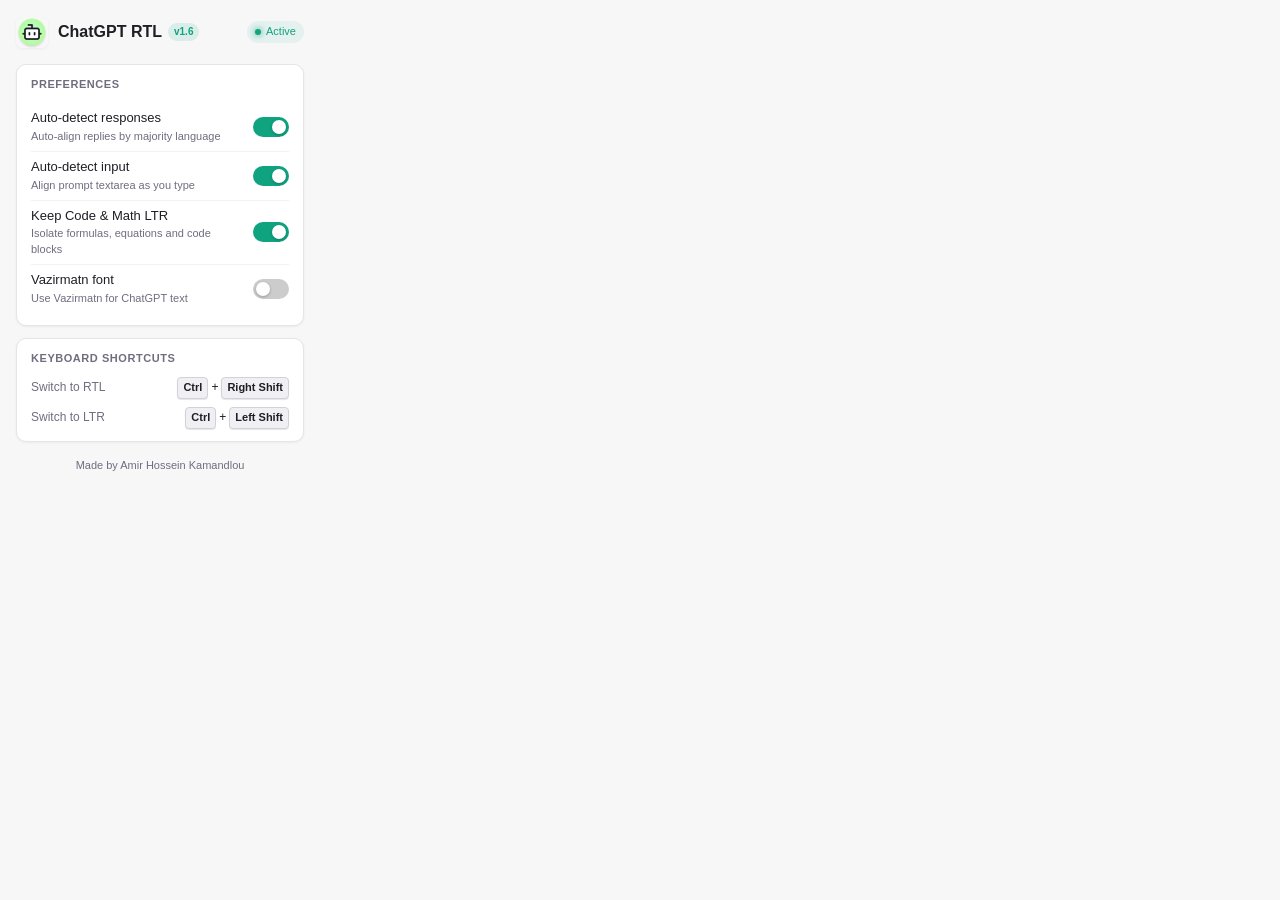
==== popup.html @ 1144b442 "Personalize ChatGPT RTL and add optional Vazirmatn font" ====
<!DOCTYPE html>
<html lang="en">
<head>
  <meta charset="UTF-8">
  <meta name="viewport" content="width=device-width, initial-scale=1.0">
  <title>ChatGPT RTL</title>
  <link rel="stylesheet" href="popup.css">
</head>
<body>
  <div class="popup-container">
    <!-- Header -->
    <header class="header">
      <div class="brand">
        <img src="icon48.png" alt="ChatGPT RTL Logo" class="brand-icon">
        <div class="brand-text">
          <h1 class="brand-title">ChatGPT RTL</h1>
          <span class="brand-badge">v1.6</span>
        </div>
      </div>
      <div class="status-indicator" id="statusIndicator" title="Extension Active">
        <span class="status-dot"></span>
        <span class="status-text">Active</span>
      </div>
    </header>

    <!-- Settings Card -->
    <section class="card settings-card">
      <h2 class="section-title">Preferences</h2>

      <div class="setting-item">
        <div class="setting-info">
          <span class="setting-label">Auto-detect responses</span>
          <span class="setting-desc">Auto-align replies by majority language</span>
        </div>
        <label class="toggle-switch">
          <input type="checkbox" id="toggleAutoResponse" checked>
          <span class="slider"></span>
        </label>
      </div>

      <div class="setting-item">
        <div class="setting-info">
          <span class="setting-label">Auto-detect input</span>
          <span class="setting-desc">Align prompt textarea as you type</span>
        </div>
        <label class="toggle-switch">
          <input type="checkbox" id="toggleAutoInput" checked>
          <span class="slider"></span>
        </label>
      </div>

      <div class="setting-item">
        <div class="setting-info">
          <span class="setting-label">Keep Code & Math LTR</span>
          <span class="setting-desc">Isolate formulas, equations and code blocks</span>
        </div>
        <label class="toggle-switch">
          <input type="checkbox" id="toggleForceCodeMath" checked>
          <span class="slider"></span>
        </label>
      </div>
      <div class="setting-item">
        <div class="setting-info">
          <span class="setting-label">Vazirmatn font</span>
          <span class="setting-desc">Use Vazirmatn for ChatGPT text</span>
        </div>
        <label class="toggle-switch">
          <input type="checkbox" id="toggleVazirmatn">
          <span class="slider"></span>
        </label>
      </div>
    </section>

    <!-- Keyboard Shortcuts Card -->
    <section class="card shortcuts-card">
      <h2 class="section-title">Keyboard Shortcuts</h2>
      <ul class="shortcuts-list">
        <li class="shortcut-item">
          <span class="shortcut-desc">Switch to RTL</span>
          <div class="keys">
            <kbd>Ctrl</kbd>+<kbd>Right Shift</kbd>
          </div>
        </li>
        <li class="shortcut-item">
          <span class="shortcut-desc">Switch to LTR</span>
          <div class="keys">
            <kbd>Ctrl</kbd>+<kbd>Left Shift</kbd>
          </div>
        </li>
      </ul>
    </section>

    <!-- Footer -->
    <footer class="footer">
      <span>Made by Amir Hossein Kamandlou</span>
    </footer>
  </div>

  <script src="popup.js"></script>
</body>
</html>
---- popup.css ----
/* ==========================================================================
   ChatGPT RTL - Popup Styling
   ========================================================================== */

:root {
  --bg-color: #f7f7f8;
  --card-bg: #ffffff;
  --text-primary: #1e1e24;
  --text-secondary: #6e6e80;
  --border-color: #e5e5e9;
  --accent-color: #10a37f;
  --accent-hover: #0e8c6d;
  --kbd-bg: #f0f0f4;
  --kbd-border: #d1d1d8;
  --bmc-bg: #FFDD00;
  --bmc-text: #000000;
  --bmc-hover: #ffea38;
  --shadow-sm: 0 1px 3px rgba(0, 0, 0, 0.05);
  --shadow-md: 0 4px 12px rgba(0, 0, 0, 0.08);
  --radius-sm: 6px;
  --radius-md: 10px;
  --radius-lg: 14px;
}

@media (prefers-color-scheme: dark) {
  :root {
    --bg-color: #202123;
    --card-bg: #2a2b32;
    --text-primary: #ececf1;
    --text-secondary: #acacbe;
    --border-color: #3f404e;
    --accent-color: #10a37f;
    --accent-hover: #1a7f64;
    --kbd-bg: #343541;
    --kbd-border: #565869;
    --shadow-sm: 0 1px 3px rgba(0, 0, 0, 0.2);
    --shadow-md: 0 4px 14px rgba(0, 0, 0, 0.35);
  }
}

* {
  box-sizing: border-box;
  margin: 0;
  padding: 0;
}

body {
  width: 320px;
  font-family: -apple-system, BlinkMacSystemFont, "Segoe UI", Roboto, Helvetica, Arial, sans-serif;
  background-color: var(--bg-color);
  color: var(--text-primary);
  line-height: 1.45;
  -webkit-font-smoothing: antialiased;
  user-select: none;
}

.popup-container {
  padding: 16px;
  display: flex;
  flex-direction: column;
  gap: 12px;
}

/* --------------------------------------------------------------------------
   Header
   -------------------------------------------------------------------------- */
.header {
  display: flex;
  align-items: center;
  justify-content: space-between;
  padding-bottom: 4px;
}

.brand {
  display: flex;
  align-items: center;
  gap: 10px;
}

.brand-icon {
  width: 32px;
  height: 32px;
  border-radius: var(--radius-sm);
  box-shadow: var(--shadow-sm);
}

.brand-text {
  display: flex;
  align-items: center;
  gap: 6px;
}

.brand-title {
  font-size: 16px;
  font-weight: 600;
  color: var(--text-primary);
}

.brand-badge {
  font-size: 10px;
  font-weight: 700;
  color: var(--accent-color);
  background: rgba(16, 163, 127, 0.12);
  padding: 2px 6px;
  border-radius: 12px;
}

.status-indicator {
  display: flex;
  align-items: center;
  gap: 5px;
  font-size: 11px;
  color: var(--accent-color);
  background: rgba(16, 163, 127, 0.08);
  padding: 3px 8px;
  border-radius: 12px;
  font-weight: 500;
}

.status-dot {
  width: 6px;
  height: 6px;
  border-radius: 50%;
  background-color: var(--accent-color);
  box-shadow: 0 0 6px var(--accent-color);
}

/* --------------------------------------------------------------------------
   Cards
   -------------------------------------------------------------------------- */
.card {
  background: var(--card-bg);
  border: 1px solid var(--border-color);
  border-radius: var(--radius-md);
  padding: 12px 14px;
  box-shadow: var(--shadow-sm);
}

.section-title {
  font-size: 11px;
  font-weight: 700;
  text-transform: uppercase;
  letter-spacing: 0.05em;
  color: var(--text-secondary);
  margin-bottom: 10px;
}

/* --------------------------------------------------------------------------
   Settings List & Toggles
   -------------------------------------------------------------------------- */
.setting-item {
  display: flex;
  align-items: center;
  justify-content: space-between;
  padding: 6px 0;
}

.setting-item:not(:last-child) {
  border-bottom: 1px solid rgba(128, 128, 128, 0.1);
}

.setting-info {
  display: flex;
  flex-direction: column;
  padding-right: 10px;
}

.setting-label {
  font-size: 13px;
  font-weight: 500;
  color: var(--text-primary);
}

.setting-desc {
  font-size: 11px;
  color: var(--text-secondary);
  margin-top: 1px;
}

/* Switch Toggle */
.toggle-switch {
  position: relative;
  display: inline-block;
  width: 36px;
  height: 20px;
  flex-shrink: 0;
}

.toggle-switch input {
  opacity: 0;
  width: 0;
  height: 0;
}

.slider {
  position: absolute;
  cursor: pointer;
  top: 0;
  left: 0;
  right: 0;
  bottom: 0;
  background-color: #ccc;
  transition: 0.2s cubic-bezier(0.4, 0, 0.2, 1);
  border-radius: 20px;
}

.slider:before {
  position: absolute;
  content: "";
  height: 14px;
  width: 14px;
  left: 3px;
  bottom: 3px;
  background-color: white;
  transition: 0.2s cubic-bezier(0.4, 0, 0.2, 1);
  border-radius: 50%;
  box-shadow: 0 1px 3px rgba(0, 0, 0, 0.25);
}

input:checked + .slider {
  background-color: var(--accent-color);
}

input:checked + .slider:before {
  transform: translateX(16px);
}

/* --------------------------------------------------------------------------
   Keyboard Shortcuts Card
   -------------------------------------------------------------------------- */
.shortcuts-list {
  list-style: none;
  display: flex;
  flex-direction: column;
  gap: 8px;
}

.shortcut-item {
  display: flex;
  align-items: center;
  justify-content: space-between;
  font-size: 12px;
}

.shortcut-desc {
  color: var(--text-secondary);
}

.keys {
  display: flex;
  align-items: center;
  gap: 3px;
}

kbd {
  font-family: inherit;
  font-size: 11px;
  font-weight: 600;
  background: var(--kbd-bg);
  color: var(--text-primary);
  border: 1px solid var(--kbd-border);
  border-radius: 4px;
  padding: 2px 5px;
  box-shadow: 0 1px 1px rgba(0, 0, 0, 0.1);
}

/* --------------------------------------------------------------------------
   Footer
   -------------------------------------------------------------------------- */
.footer {
  display: flex;
  align-items: center;
  justify-content: center;
  gap: 6px;
  font-size: 11px;
  color: var(--text-secondary);
  padding-top: 4px;
}

.separator {
  opacity: 0.5;
}

.footer-link {
  color: var(--accent-color);
  text-decoration: none;
  font-weight: 500;
}

.footer-link:hover {
  text-decoration: underline;
}
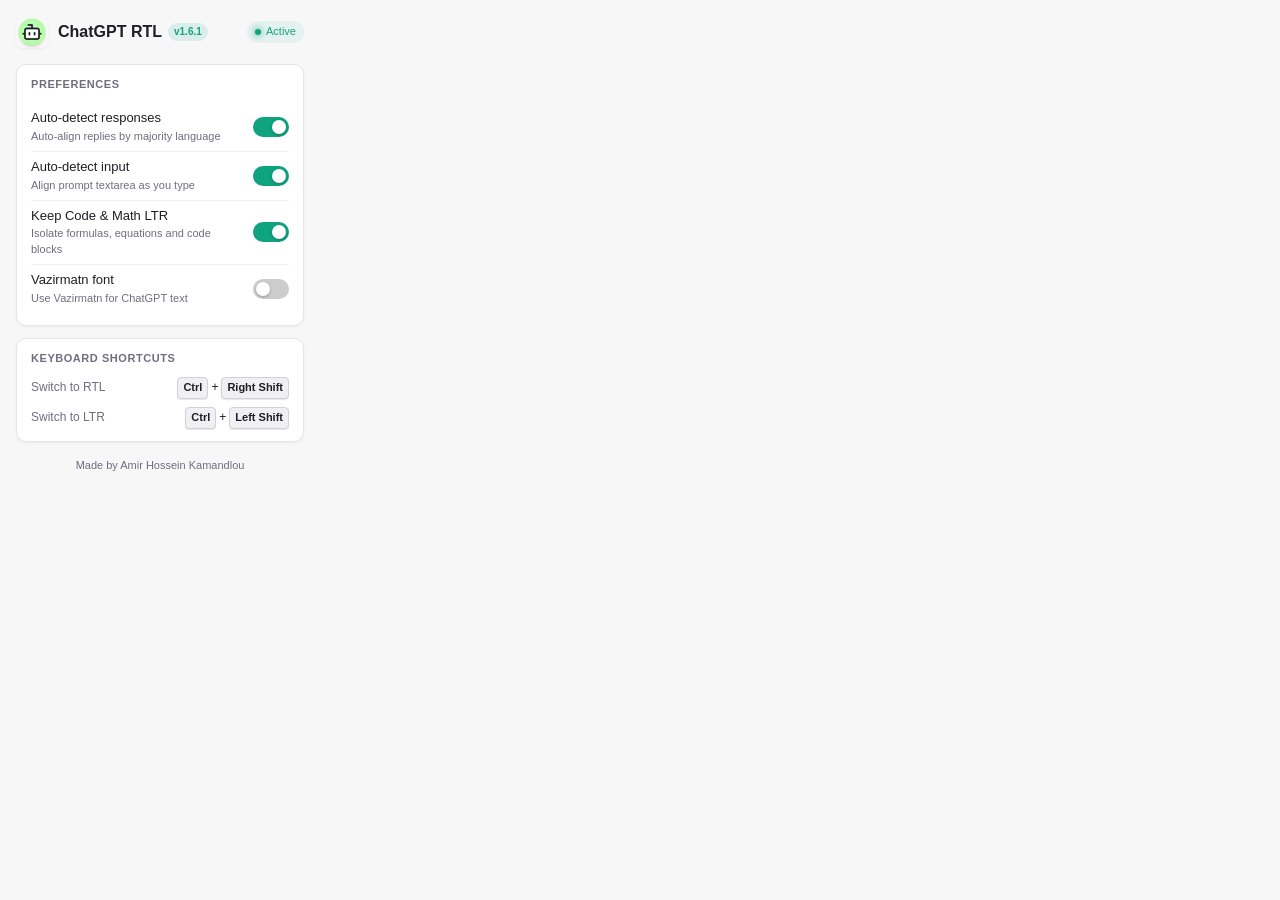
==== commit b19c6a2b: "Apply Vazirmatn across ChatGPT conversation text" ====
--- a/popup.html
+++ b/popup.html
@@ -14,7 +14,7 @@
         <img src="icon48.png" alt="ChatGPT RTL Logo" class="brand-icon">
         <div class="brand-text">
           <h1 class="brand-title">ChatGPT RTL</h1>
-          <span class="brand-badge">v1.6</span>
+          <span class="brand-badge">v1.6.1</span>
         </div>
       </div>
       <div class="status-indicator" id="statusIndicator" title="Extension Active">
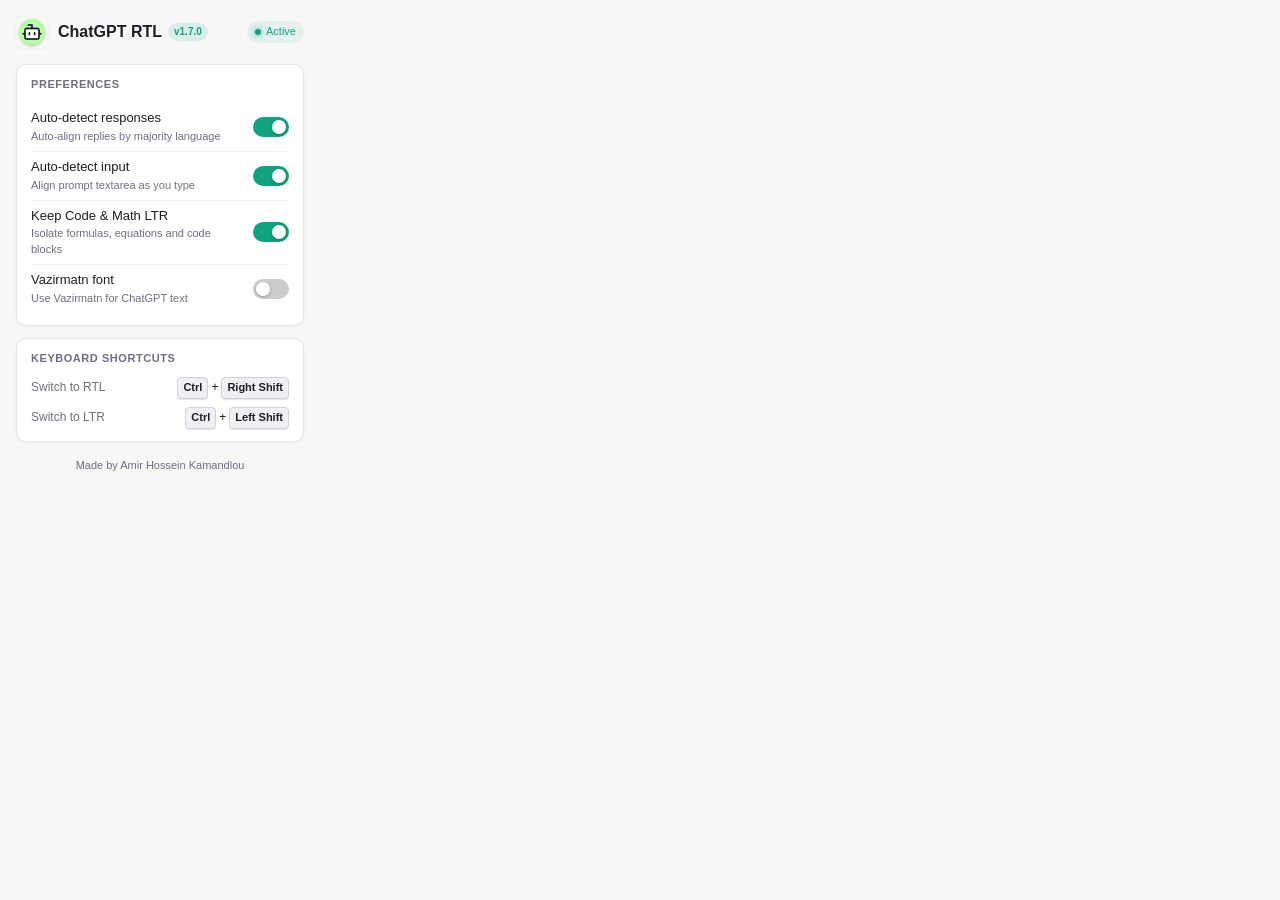
==== commit 76e663de: "Prepare ChatGPT RTL for Firefox" ====
--- a/popup.html
+++ b/popup.html
@@ -14,7 +14,7 @@
         <img src="icon48.png" alt="ChatGPT RTL Logo" class="brand-icon">
         <div class="brand-text">
           <h1 class="brand-title">ChatGPT RTL</h1>
-          <span class="brand-badge">v1.6.1</span>
+          <span class="brand-badge">v1.7.0</span>
         </div>
       </div>
       <div class="status-indicator" id="statusIndicator" title="Extension Active">
